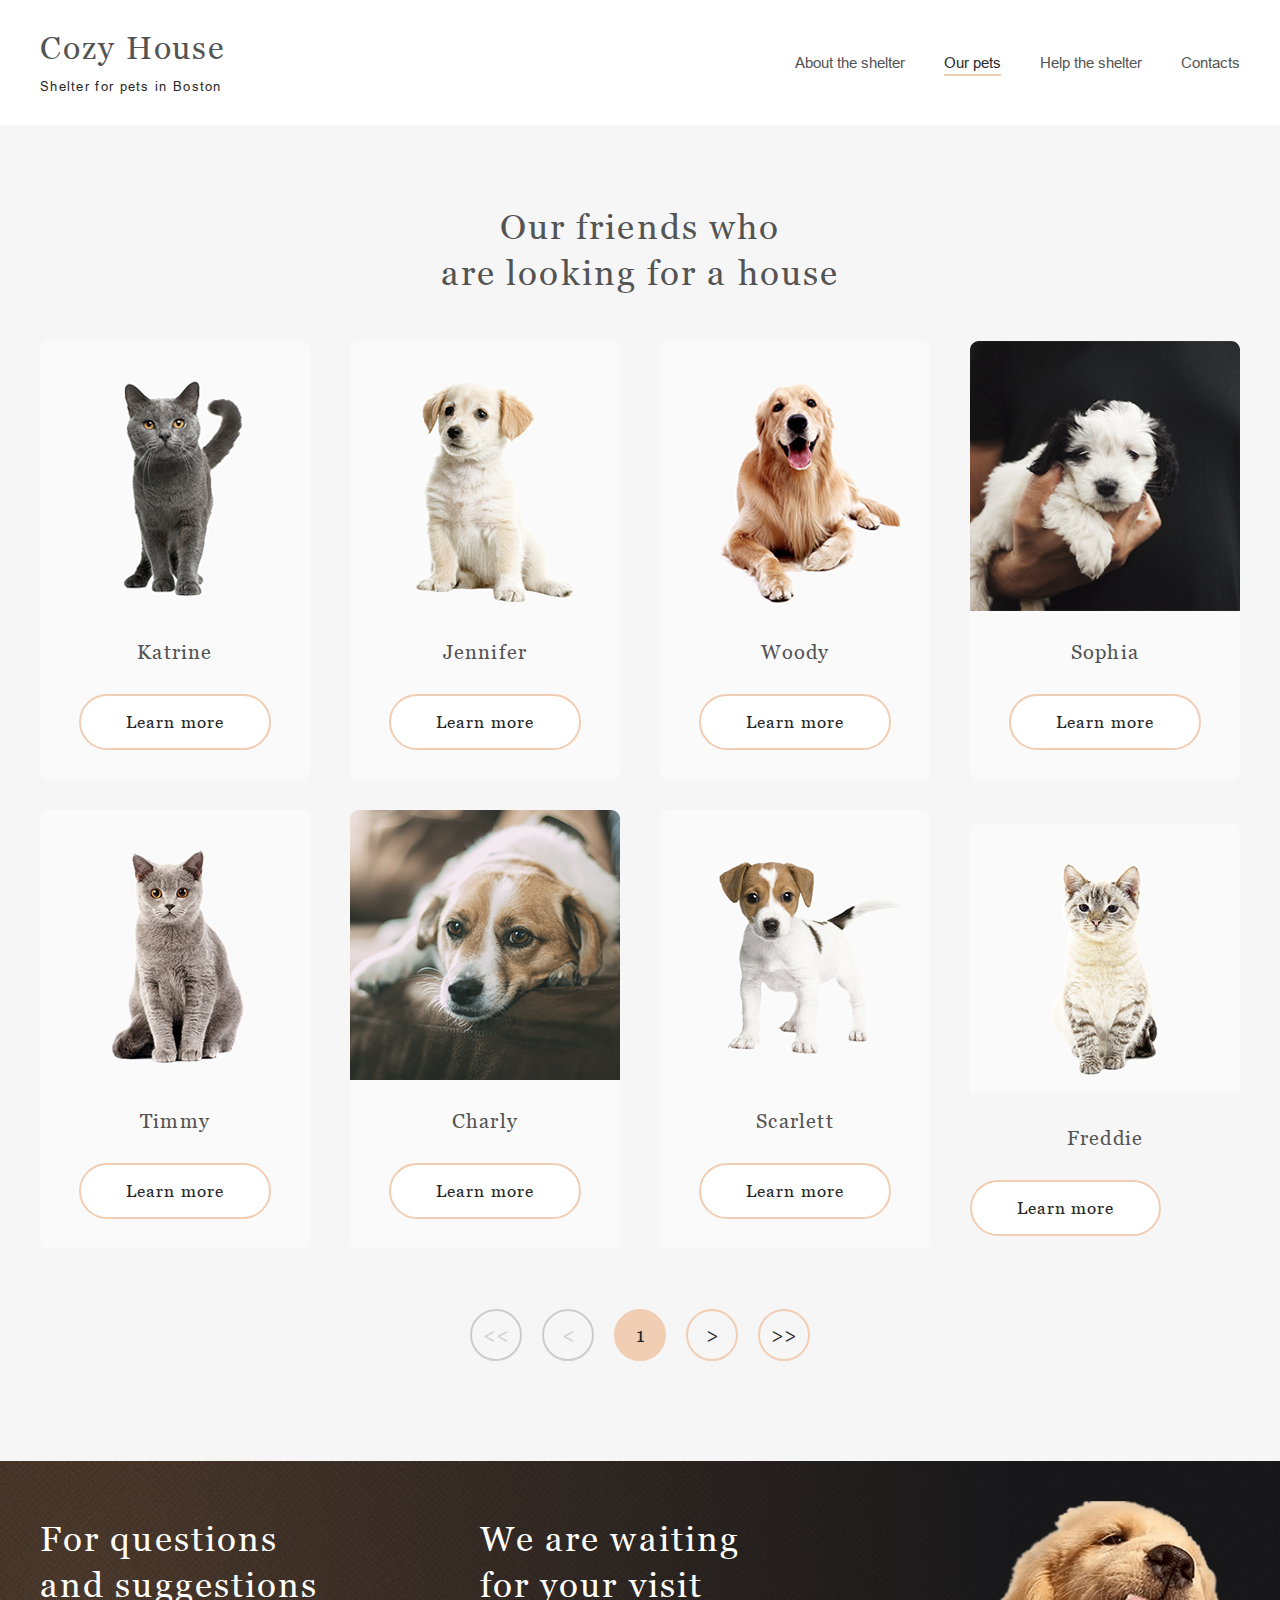
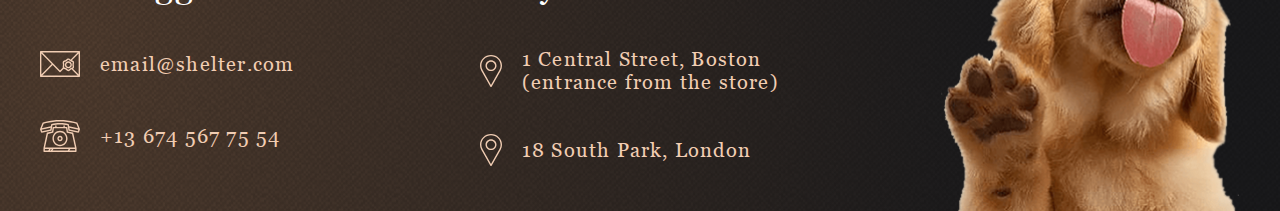
==== pets.html @ 32de22db "Add files via upload" ====
<!DOCTYPE html>
<html lang="en">
  <head>
    <meta charset="UTF-8" />
    <meta name="viewport" content="width=device-width, initial-scale=1.0" />
    <title>Shelter</title>
    <link rel="stylesheet" type="text/css" href="style/style.css" />
    <link rel="stylesheet" type="text/css" href="style/pets_page.css" />
    <link rel="stylesheet" type="text/css" href="style/media.css" />
    <link
      rel="shortcut icon"
      href="./images/favicon32x32.ico"
      type="image/png"
    />
  </head>
  <body>
    <header class="header__pets container">
      <div class="header__logo">
        <h1>
          <a class="header__h1-link" href="index.html">Cozy House</a>
        </h1>
        <a class="header__about-link" href="index.html"
          >Shelter for pets in Boston</a
        >
      </div>
      <button class="header__button-burger">
        <span class="header__button-elem2"></span>
        <span class="header__button-elem2"></span>
        <span class="header__button-elem2"></span>
      </button>
      <nav class="header__nav">
        <a class="header__nav-point" href="index.html">About the shelter</a>
        <a class="header__nav-point header__nav-active" href="#">Our pets</a>
        <a class="header__nav-point" href="index.html">Help the shelter</a>
        <a class="header__nav-point" href="#footer">Contacts</a>
      </nav>
    </header>
    <section class="our-friends">
      <div class="our-friends__wrapper2 container">
        <h2 class="our-friends__title">
          Our friends who
          <br />
          are looking for a house
        </h2>
        <div class="pets-container2">
          <div class="pets-container__card2">
            <img src="./images/pets-katrine.png" alt="pets-katrine" />
            <h4 class="pets-container__card-name">Katrine</h4>
            <button class="pets-container__card-btn">Learn more</button>
          </div>
          <div class="pets-container__card2">
            <img src="./images/pets-jennifer.png" alt="pets-jenni" />
            <h4 class="pets-container__card-name">Jennifer</h4>
            <button class="pets-container__card-btn">Learn more</button>
          </div>
          <div class="pets-container__card2">
            <img src="./images/pets-woody.png" alt="pets-woody" />
            <h4 class="pets-container__card-name">Woody</h4>
            <button class="pets-container__card-btn">Learn more</button>
          </div>
          <div class="pets-container__card2">
            <img src="./images/pets-sophia.png" alt="pets-sophia" />
            <h4 class="pets-container__card-name">Sophia</h4>
            <button class="pets-container__card-btn">Learn more</button>
          </div>
          <div class="pets-container__card2">
            <img src="./images/pets-timmy.png" alt="pets-timmy" />
            <h4 class="pets-container__card-name">Timmy</h4>
            <button class="pets-container__card-btn">Learn more</button>
          </div>
          <div class="pets-container__card2">
            <img src="./images/pets-charly.png" alt="pets-charly" />
            <h4 class="pets-container__card-name">Charly</h4>
            <button class="pets-container__card-btn">Learn more</button>
          </div>
          <div class="pets-container__card2">
            <img src="./images/pets-scarlet.png" alt="pets-scarlet" />
            <h4 class="pets-container__card-name">Scarlett</h4>
            <button class="pets-container__card-btn">Learn more</button>
          </div>
          <div class="pets-container__card">
            <img src="./images/pets-freddie.png" alt="pets-freddie" />
            <h4 class="pets-container__card-name">Freddie</h4>
            <button class="pets-container__card-btn">Learn more</button>
          </div>
        </div>
        <div class="our-friends__nav">
          <button disabled class="our-friends__nav-button-left">
            &lt;&lt;
          </button>
          <button disabled class="our-friends__nav-button-left">&lt;</button>
          <button class="our-friends__nav-current">1</button>
          <button class="our-friends__nav-button-right">&gt;</button>
          <button class="our-friends__nav-button-right">&gt;&gt;</button>
        </div>
      </div>
    </section>
    <footer class="footer-section" id="footer">
      <div class="container footer__wrapper">
        <div class="footer__container">
          <div class="footer__contact">
            <h2 class="footer__contact-title">
              For questions
              <br />
              and suggestions
            </h2>
            <a class="footer__contact-link">
              <img src="./images/icon-email.svg" alt="email-icon" />
              <span class="footer__sublink">email@shelter.com</span>
            </a>
            <a class="footer__contact-link">
              <img src="./images/icon-phone.svg" alt="phone-icon" />
              <span class="footer__sublink">+13 674 567 75 54</span>
            </a>
          </div>
          <div class="footer__contact">
            <h2 class="footer__contact-title">
              We are waiting
              <br />
              for your visit
            </h2>
            <a class="footer__contact-link">
              <img src="./images/pin.svg" alt="pin-icon" />
              <span class="footer__sublink"
                >1 Central Street, Boston
                <br />
                (entrance from the store)</span
              >
            </a>
            <a class="footer__contact-link">
              <img src="./images/pin.svg" alt="pin-icon" />
              <span class="footer__sublink">18 South Park, London </span>
            </a>
          </div>
          <img
            class="footer-puppy"
            src="./images/footer-puppy.png"
            alt="footer-dor"
          />
        </div>
      </div>
    </footer>
    <script src="./script/index.js"></script>
  </body>
</html>
---- style/style.css ----
@font-face {
  font-family: ArialB;
  src: url("../fonts/Arial-Bold.ttf");
}

@font-face {
  font-family: ArialR;
  src: url("../fonts/Arial-Regular.ttf");
}

@font-face {
  font-family: GeorgiaB;
  src: url("../fonts/Georgia-Bold.ttf");
}

@font-face {
  font-family: GeorgiaR;
  src: url("../fonts/Georgia-Regular.ttf");
}

:root {
  --color-light-orange: #f1cdb3;
  --color-light-gray: #cdcdcd;
  --color-some-gray: #b2b2b2;
  --color-black: #000000;
  --color-light-black: #292929;
  --color-white: #ffffff;
  --color-dark-gray: #545454;
  --color-gray: #4c4c4c;

  --font-family-AB: ArialB, sans-serif;
  --font-family-AR: ArialR, sans-serif;
  --font-family-GB: GeorgiaB, sans-serif;
  --font-family-GR: GeorgiaR, sans-serif;

  --animation-speed: 0.4s;
  --animation-func: ease;
  --animation: var(--animation-speed) var(--animation-func);
}
---- style/pets_page.css ----
* {
  margin: 0;
  padding: 0;
  box-sizing: border-box;
}

html {
  scroll-behavior: smooth;
}

.container {
  max-width: 1280px;
  margin: 0 auto;
}

.our-friends {
  background-color: #f6f6f6;
}

.our-friends__wrapper2 {
  padding: 80px 40px 100px;
}

.our-friends__title {
  color: var(--color-dark-gray);
  font-family: var(--font-family-GR);
  font-weight: 400;
  font-size: 35px;
  line-height: 130%;
  text-align: center;
  letter-spacing: 0.06em;
}

.header__pets {
  display: flex;
  justify-content: space-between;
  align-items: center;
  padding: 30px 40px;
}

.header__logo h1 {
  margin-bottom: 10px;
}

.header__logo {
  transition: var(--animation);
}

.header__logo:hover {
  border-radius: 5%;
  -webkit-box-shadow: 5px 5px 5px -5px rgba(34, 60, 80, 0.6);
  -moz-box-shadow: 5px 5px 5px -5px rgba(34, 60, 80, 0.6);
  box-shadow: 5px 5px 5px -5px rgba(34, 60, 80, 0.6);
}

.header__h1-link {
  text-decoration: none;
  color: var(--color-dark-gray);
  font-family: var(--font-family-GR);
  font-weight: 400;
  font-size: 32px;
  line-height: 35px;
  letter-spacing: 0.06em;
}

.header__about-link {
  text-decoration: none;
  color: var(--color-light-black);
  font-family: var(--font-family-AR);
  font-weight: 400;
  font-size: 13px;
  line-height: 15px;
  letter-spacing: 0.1em;
}

.header__button-burger {
  cursor: pointer;
  display: none;
  border: none;
  background-color: inherit;
  transition: transform 1s;
  z-index: 5;
}

.header__button-elem2 {
  display: block;
  width: 30px;
  height: 2px;
  background-color: var(--color-black);
  margin-bottom: 10px;
}

.header__nav-point {
  text-decoration: none;
  color: var(--color-dark-gray);
  font-family: var(--font-family-AR);
  font-weight: 400;
  font-size: 15px;
  line-height: 160%;
  margin-right: 35px;
  transition: var(--animation);
}

.header__nav-point:hover {
  color: var(--color-light-black);
}

.header__nav-point:last-child {
  margin: 0px;
}

.header__nav-active {
  color: var(--color-light-black);
  position: relative;
}

.header__nav-active::after {
  content: "";
  position: absolute;
  background-color: var(--color-light-orange);
  left: 0;
  bottom: -5px;
  width: 100%;
  height: 2px;
}

.pets-container2 {
  display: flex;
  align-items: center;
  justify-content: space-between;
  flex-wrap: wrap;
  margin-bottom: 30px;
  margin-top: 45px;
}

.pets-container__card2 {
  background-color: rgb(250, 250, 250);
  border-radius: 9px;
  display: flex;
  flex-direction: column;
  align-items: center;
  margin-bottom: 30px;
  transition: var(--animation);
}

.pets-container__card2:hover .pets-container__card-btn {
  background-color: #fddcc4;
  border-color: #fddcc4;
}

.pets-container__card2:hover {
  background-color: var(--color-white);
  -webkit-box-shadow: 0px 0px 21px 5px rgba(139, 144, 148, 0.2);
  -moz-box-shadow: 0px 0px 21px 5px rgba(139, 144, 148, 0.2);
  box-shadow: 0px 0px 21px 5px rgba(139, 144, 148, 0.2);
}

.pets-container__card-btn {
  background-color: var(--color-white);
  border: 2px solid var(--color-light-orange);
  padding: 15px 45px;
  font-family: var(--font-family-GR);
  color: var(--color-light-black);
  font-weight: 400;
  font-size: 17px;
  line-height: 130%;
  letter-spacing: 0.06em;
  border-radius: 100px;
  cursor: pointer;
  margin-bottom: 30px;
  transition: var(--animation);
}

.pets-container__card-name {
  font-family: var(--font-family-GR);
  color: var(--color-dark-gray);
  font-weight: 400;
  font-size: 20px;
  line-height: 23px;
  text-align: center;
  letter-spacing: 0.06em;
  margin-top: 30px;
  margin-bottom: 30px;
}

.our-friends__nav {
  display: flex;
  align-items: center;
  justify-content: space-between;
  max-width: 340px;
  margin: 0 auto;
}

.our-friends__nav-button-left,
.our-friends__nav-current,
.our-friends__nav-button-right {
  display: flex;
  align-items: center;
  justify-content: center;
}

.our-friends__nav-button-left {
  border: 2px solid var(--color-light-gray);
  color: var(--color-light-gray);
  background-color: inherit;
  border-radius: 100px;
  width: 52px;
  height: 52px;
  font-family: var(--font-family-GR);
  font-weight: 400;
  font-size: 20px;
  line-height: 115%;
  text-align: center;
}

.our-friends__nav-current {
  border: 2px solid var(--color-light-orange);
  background-color: var(--color-light-orange);
  border-radius: 100px;
  width: 52px;
  height: 52px;
  text-align: center;
  font-family: var(--font-family-GR);
  font-weight: 400;
  font-size: 20px;
  line-height: 115%;
  color: var(--color-light-black);
  transition: var(--animation);
  cursor: pointer;
}

.our-friends__nav-current:hover {
  background-color: inherit;
}

.our-friends__nav-button-right {
  border: 2px solid var(--color-light-orange);
  border-radius: 100px;
  background-color: inherit;
  width: 52px;
  height: 52px;
  font-family: var(--font-family-GR);
  font-weight: 400;
  font-size: 20px;
  line-height: 115%;
  color: var(--color-light-black);
  transition: var(--animation);
  cursor: pointer;
}

.our-friends__nav-button-right:hover {
  background-color: var(--color-light-orange);
}

.footer-section {
  background-image: url(../images/footer-gradient-background.svg);
  background-position: center;
  background-repeat: no-repeat;
  background-size: cover;
}

.footer__contact-title {
  font-family: var(--font-family-GR);
  color: var(--color-white);
  font-weight: 400;
  font-size: 35px;
  line-height: 130%;
  letter-spacing: 0.06em;
  margin-top: 16px;
}

.footer__wrapper {
  padding: 40px 40px 0;
}

.footer__container {
  display: flex;
  justify-content: space-between;
}

.footer__contact-link {
  display: flex;
  align-items: center;
  margin-top: 40px;
  margin-bottom: 40px;
}

.footer__sublink {
  font-family: var(--font-family-GR);
  color: var(--color-light-orange);
  font-weight: 400;
  font-size: 20px;
  line-height: 115%;
  letter-spacing: 0.06em;
  margin-left: 20px;
  cursor: pointer;
  transition: var(--animation);
}

.footer__sublink:hover {
  color: var(--color-white);
}
---- style/media.css ----
/*header*/
@media (max-width: 1279px) {
  .header {
    padding: 30px 30px 0;
  }
  .header__pets {
    padding: 30px;
  }
}

@media (max-width: 767px) {
  .header {
    padding: 30px 53px 0 10px;
  }
  .header__pets {
    padding: 30px 50px 30px 10px;
  }
  .header__nav {
    visibility: hidden;
    position: fixed;
    top: 0;
    bottom: 0;
    right: 0;
    width: 320px;
    overflow: auto;
    opacity: 0;
    transition: opacity 0.5s, transform 1s, visibility 1s;
    transform: translateX(100%);
    z-index: 2;
    background-color: var(--color-light-black);
  }
  .header__nav {
    flex-direction: column;
    justify-content: center;
    align-items: center;
    padding-top: 248px;
  }
  .header__nav-point {
    margin-left: 0;
    margin-bottom: 40px;
  }
  .header__button-burger {
    display: block;
  }
}

/*not-only*/

@media (max-width: 1279px) {
  .not-only {
    padding: 60px 30px 0;
    flex-direction: column;
    align-items: flex-end;
  }
  .not-only__content {
    align-self: center;
    padding-top: 0;
    padding-bottom: 100px;
  }
  .not-only__content-button {
    margin: 0 auto;
  }
}

@media (max-width: 767px) {
  .not-only {
    padding: 55px 10px 0;
  }
  .not-only__content {
    padding-bottom: 105px;
  }
  .not-only__content-title {
    text-align: center;
    font-weight: 400;
    font-size: 25px;
    line-height: 130%;
    letter-spacing: 0.06em;
  }
  .not-only__content-text {
    text-align: center;
  }
}

/*about*/

@media (max-width: 1279px) {
  .about__wrapper {
    flex-direction: column;
    padding: 75px 30px 100px;
  }
  .about__text {
    width: 430px;
    padding-top: 0;
  }
  .about__title {
    margin-top: 0;
  }
  .about__pets {
    order: 1;
    width: 100%;
    padding-left: 0;
    padding-top: 55px;
  }
}

@media (max-width: 767px) {
  .about__wrapper {
    padding: 42px 10px;
  }
  .about__text {
    max-width: 300px;
  }
  .about__parag1,
  .about__parag2 {
    text-align: justify;
  }
  .about__parag1 {
    margin-bottom: 22px;
  }
  .about__title {
    font-weight: 400;
    font-size: 25px;
    line-height: 130%;
    letter-spacing: 0.06em;
    text-align: center;
  }
  .about__pets {
    padding-top: 42px;
    width: 100%;
  }
}

/*our-friends*/

@media (max-width: 1279px) {
  .our-friends__wrapper {
    padding: 80px 30px 100px 30px;
  }
  .pets-container {
    max-width: 580px;
    column-gap: 40px;
  }
  .our-friends__button-left {
    margin-right: 12px;
  }

  .our-friends__button-right {
    margin-left: 12px;
  }
}

@media (max-width: 767px) {
  .our-friends__wrapper {
    padding: 42px 10px;
  }
  .our-friends__title {
    font-size: 25px;
    display: block;
  }
  .swiper-container {
    margin-top: 42px;
    margin-bottom: 42px;
    flex-wrap: wrap;
  }
  .pets-container {
    max-width: 270px;
  }
  .our-friends__button-left {
    order: 1;
    margin: 0 auto;
    padding-top: 20px;
  }

  .our-friends__button-right {
    order: 1;
    margin: 0 auto;
    padding-top: 20px;
  }
}

/*help-section*/

@media (max-width: 1279px) {
  .help__wrapper {
    padding: 80px 69px 100px 69px;
  }
  .help-container {
    column-gap: 60px;
    row-gap: 55px;
  }
  .help-container__card {
    width: 26%;
  }
  .help-container__card-name {
    white-space: nowrap;
  }
}

@media (max-width: 767px) {
  .help__wrapper {
    padding: 42px 15px 42px 15px;
  }
  .help__title {
    font-size: 25px;
  }
  .help-container {
    margin-top: 42px;
    column-gap: 30px;
    row-gap: 30px;
    width: 290px;
  }
  .help-container__card {
    row-gap: 20px;
    width: 40%;
  }
  .help-container__card-name {
    font-size: 15px;
    line-height: 16.5px;
    letter-spacing: 6%;
  }
}
/*donate-section*/

@media (max-width: 1279px) {
  .donate__wrapper {
    padding: 80px 132px 100px 131px;
  }
  .donate-container {
    flex-direction: column;
    width: 505px;
    height: 603px;
  }
  .donate-container__about {
    padding-left: 21px;
    padding-bottom: 60px;
    width: 380px;
    height: 282px;
  }
  .donation-dog-img {
    order: 1;
  }
}

@media (max-width: 767px) {
  .donate__wrapper {
    padding: 42px 10px 42px 10px;
  }
  .donate-container {
    width: 300px;
    height: 458.2px;
  }
  .donate__title {
    font-size: 25px;
    text-align: center;
  }
  .donate__subtitle {
    font-size: 15px;
    margin-left: 13px;
  }
  .donate-container__link {
    max-width: 281px;
    font-size: 15px;
    line-height: 110%;
    letter-spacing: 0.06em;
    margin: 20px;
  }
  .donate__about {
    width: 280px;
    height: 90px;
    margin-left: 20px;
  }
}

/*footer*/

@media (max-width: 1279px) {
  .footer__wrapper {
    padding: 30px 30px 0;
  }
  .footer__container {
    flex-wrap: wrap;
    justify-content: space-around;
  }
  .footer-puppy {
    margin-top: 15px;
  }
}

@media (max-width: 767px) {
  .footer__wrapper {
    padding: 30px 10px 0;
  }
  .footer__contact-title {
    text-align: center;
    font-size: 25px;
    line-height: 32.5px;
    letter-spacing: 6%;
  }
}
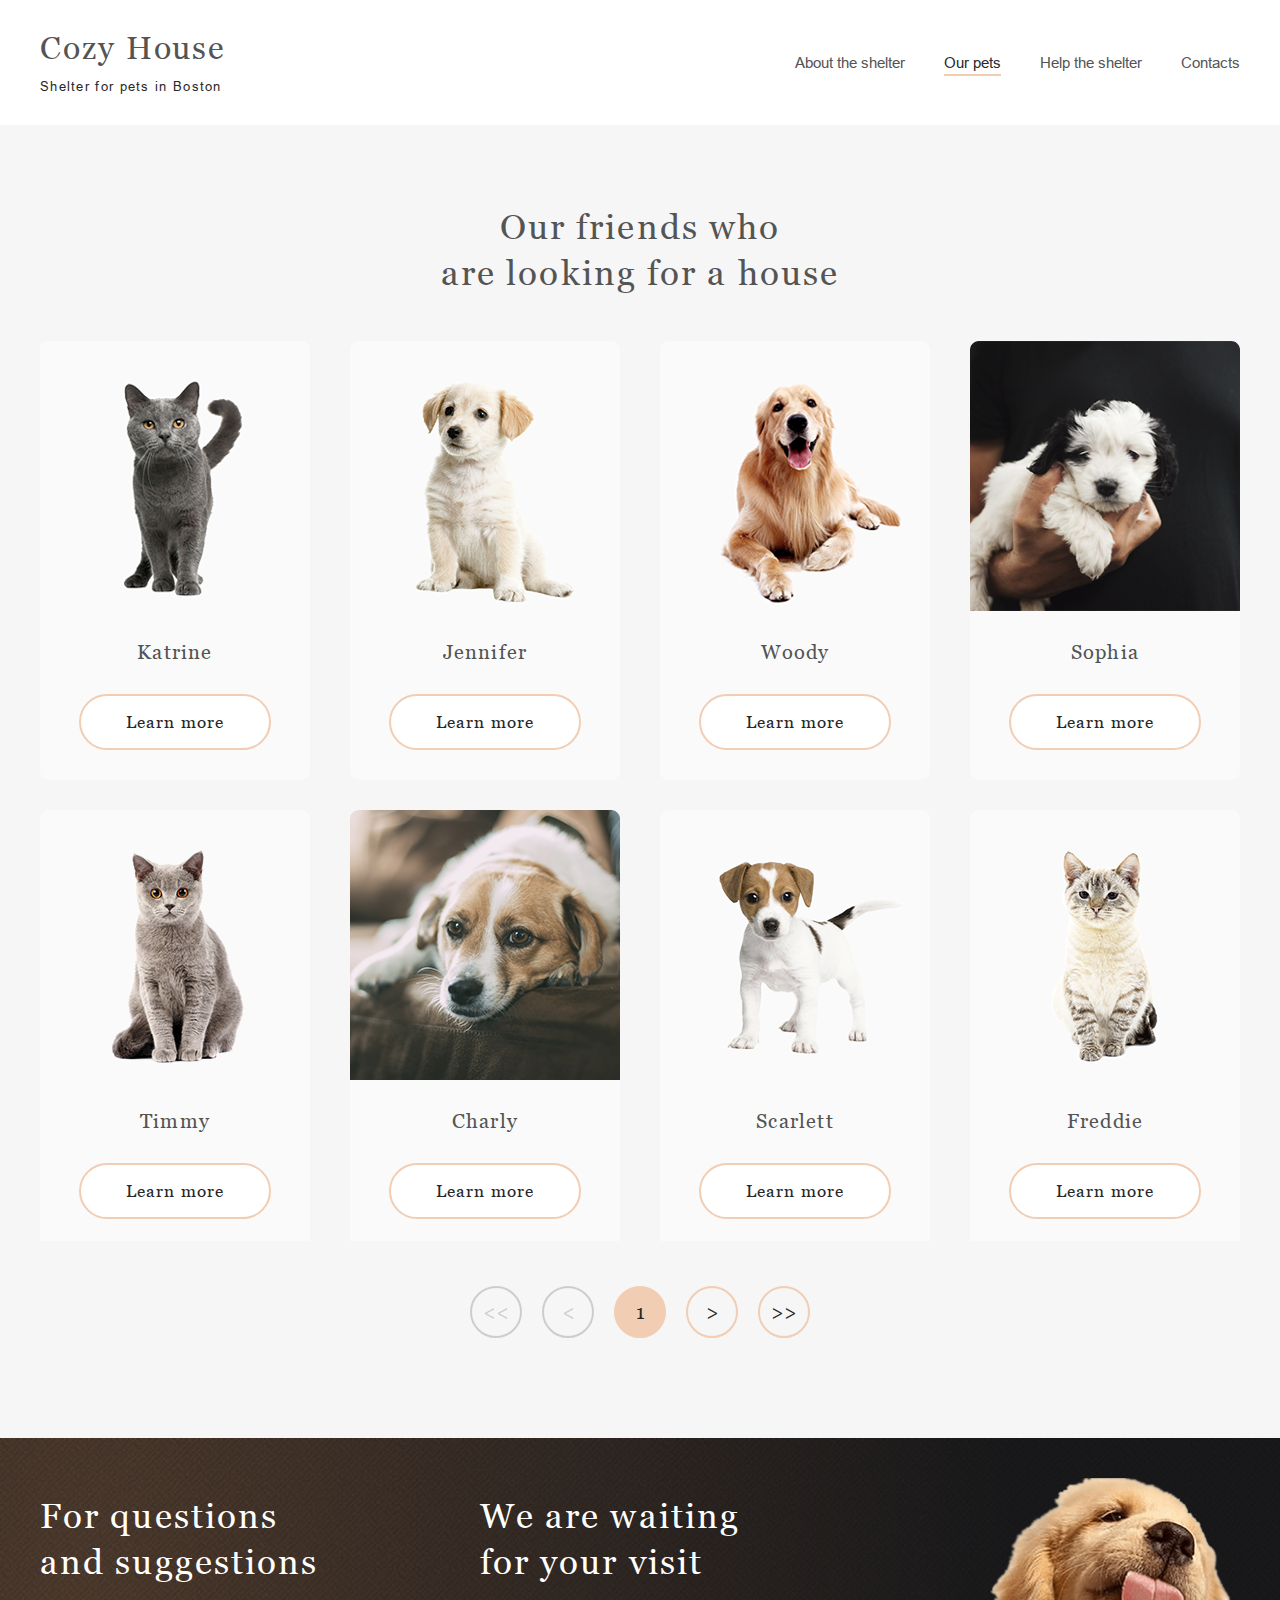
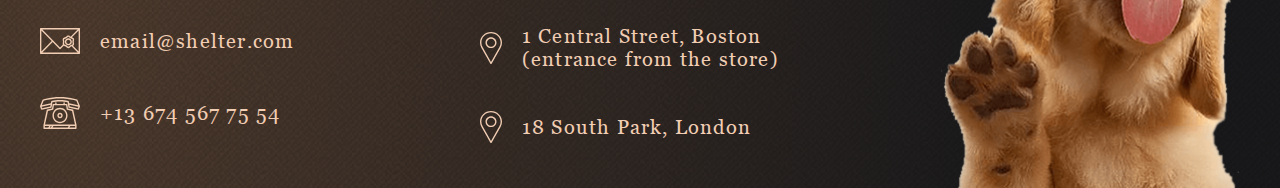
==== commit 19d2af60: "Add files via upload" ====
--- a/pets.html
+++ b/pets.html
@@ -6,7 +6,6 @@
     <title>Shelter</title>
     <link rel="stylesheet" type="text/css" href="style/style.css" />
     <link rel="stylesheet" type="text/css" href="style/pets_page.css" />
-    <link rel="stylesheet" type="text/css" href="style/media.css" />
     <link
       rel="shortcut icon"
       href="./images/favicon32x32.ico"
@@ -23,20 +22,15 @@
           >Shelter for pets in Boston</a
         >
       </div>
-      <button class="header__button-burger">
-        <span class="header__button-elem2"></span>
-        <span class="header__button-elem2"></span>
-        <span class="header__button-elem2"></span>
-      </button>
       <nav class="header__nav">
         <a class="header__nav-point" href="index.html">About the shelter</a>
         <a class="header__nav-point header__nav-active" href="#">Our pets</a>
-        <a class="header__nav-point" href="index.html">Help the shelter</a>
+        <a class="header__nav-point" href="index.html#help">Help the shelter</a>
         <a class="header__nav-point" href="#footer">Contacts</a>
       </nav>
     </header>
     <section class="our-friends">
-      <div class="our-friends__wrapper2 container">
+      <div class="our-friends__wrapper container">
         <h2 class="our-friends__title">
           Our friends who
           <br />
@@ -78,7 +72,7 @@
             <h4 class="pets-container__card-name">Scarlett</h4>
             <button class="pets-container__card-btn">Learn more</button>
           </div>
-          <div class="pets-container__card">
+          <div class="pets-container__card2">
             <img src="./images/pets-freddie.png" alt="pets-freddie" />
             <h4 class="pets-container__card-name">Freddie</h4>
             <button class="pets-container__card-btn">Learn more</button>
--- a/style/pets_page.css
+++ b/style/pets_page.css
@@ -17,7 +17,7 @@
   background-color: #f6f6f6;
 }
 
-.our-friends__wrapper2 {
+.our-friends__wrapper {
   padding: 80px 40px 100px;
 }
 
@@ -29,6 +29,7 @@
   line-height: 130%;
   text-align: center;
   letter-spacing: 0.06em;
+  margin-bottom: 45px;
 }
 
 .header__pets {
@@ -71,23 +72,6 @@
   font-size: 13px;
   line-height: 15px;
   letter-spacing: 0.1em;
-}
-
-.header__button-burger {
-  cursor: pointer;
-  display: none;
-  border: none;
-  background-color: inherit;
-  transition: transform 1s;
-  z-index: 5;
-}
-
-.header__button-elem2 {
-  display: block;
-  width: 30px;
-  height: 2px;
-  background-color: var(--color-black);
-  margin-bottom: 10px;
 }
 
 .header__nav-point {
@@ -129,8 +113,11 @@
   align-items: center;
   justify-content: space-between;
   flex-wrap: wrap;
-  margin-bottom: 30px;
-  margin-top: 45px;
+  row-gap: 30px;
+  column-gap: 40px;
+  max-height: 900px;
+  margin: 0 auto;
+  overflow: hidden;
 }
 
 .pets-container__card2 {
@@ -139,7 +126,6 @@
   display: flex;
   flex-direction: column;
   align-items: center;
-  margin-bottom: 30px;
   transition: var(--animation);
 }
 
@@ -189,6 +175,7 @@
   justify-content: space-between;
   max-width: 340px;
   margin: 0 auto;
+  margin-top: 45px;
 }
 
 .our-friends__nav-button-left,
